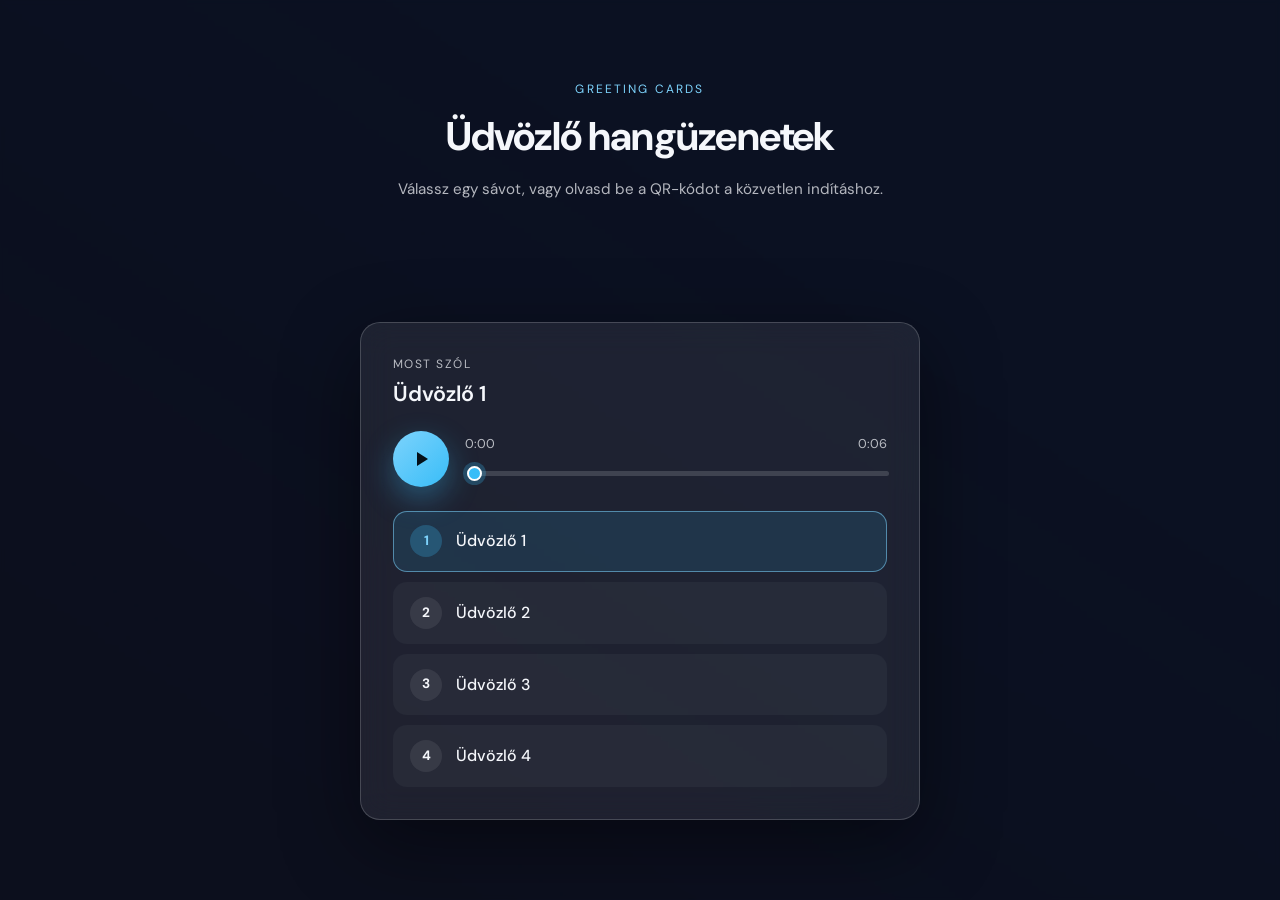
==== public/index.html @ 4af34479 "Add static greeting card audio player with GitHub Pages deploy - Build mobile-first custom audio pla" ====
<!DOCTYPE html>
<html lang="hu">
<head>
  <meta charset="UTF-8">
  <meta name="viewport" content="width=device-width, initial-scale=1.0">
  <meta name="description" content="Interaktív üdvözlőkártya hanglejátszó">
  <title>Üdvözlőkártya</title>
  <link rel="preconnect" href="https://fonts.googleapis.com">
  <link rel="preconnect" href="https://fonts.gstatic.com" crossorigin>
  <link href="https://fonts.googleapis.com/css2?family=DM+Sans:ital,opsz,wght@0,9..40,400;0,9..40,500;0,9..40,700;1,9..40,400&display=swap" rel="stylesheet">
  <link rel="stylesheet" href="css/styles.css">
</head>
<body>
  <div class="background" aria-hidden="true"></div>
  <div class="overlay" aria-hidden="true"></div>

  <main class="app">
    <header class="app__header">
      <p class="app__eyebrow">Greeting Cards</p>
      <h1 class="app__title">Üdvözlő hangüzenetek</h1>
      <p class="app__subtitle">Válassz egy sávot, vagy olvasd be a QR-kódot a közvetlen indításhoz.</p>
    </header>

    <section class="player" aria-label="Hanglejátszó">
      <div class="player__now-playing">
        <span class="player__label">Most szól</span>
        <h2 class="player__track-title" id="track-title">—</h2>
      </div>

      <div class="player__controls">
        <button class="player__btn player__btn--primary" id="play-pause-btn" type="button" aria-label="Lejátszás">
          <svg class="icon icon--play" viewBox="0 0 24 24" aria-hidden="true">
            <path d="M8 5v14l11-7z" fill="currentColor"/>
          </svg>
          <svg class="icon icon--pause hidden" viewBox="0 0 24 24" aria-hidden="true">
            <path d="M6 19h4V5H6v14zm8-14v14h4V5h-4z" fill="currentColor"/>
          </svg>
        </button>

        <div class="player__progress-wrap">
          <div class="player__time">
            <span id="current-time">0:00</span>
            <span id="duration">0:00</span>
          </div>
          <input
            class="player__progress"
            id="progress-bar"
            type="range"
            min="0"
            max="100"
            value="0"
            step="0.1"
            aria-label="Lejátszási pozíció"
          >
        </div>
      </div>

      <ul class="track-list" id="track-list" role="listbox" aria-label="Sávlista"></ul>
    </section>
  </main>

  <audio id="audio" preload="metadata"></audio>

  <script type="module" src="js/main.js"></script>
</body>
</html>
---- public/css/styles.css ----
:root {
  --bg-overlay: rgba(8, 12, 24, 0.72);
  --surface: rgba(255, 255, 255, 0.08);
  --surface-strong: rgba(255, 255, 255, 0.14);
  --border: rgba(255, 255, 255, 0.18);
  --text: #f5f7fb;
  --text-muted: rgba(245, 247, 251, 0.72);
  --accent: #7dd3fc;
  --accent-strong: #38bdf8;
  --shadow: 0 24px 80px rgba(0, 0, 0, 0.45);
  --radius: 20px;
  --font: "DM Sans", system-ui, -apple-system, sans-serif;
}

*,
*::before,
*::after {
  box-sizing: border-box;
}

html,
body {
  min-height: 100%;
}

body {
  margin: 0;
  font-family: var(--font);
  color: var(--text);
  background: #0b1020;
  line-height: 1.5;
}

.background {
  position: fixed;
  inset: 0;
  background: url("../assets/img/background.jpg") center / cover no-repeat;
  transform: scale(1.03);
}

.overlay {
  position: fixed;
  inset: 0;
  background: var(--bg-overlay);
  backdrop-filter: blur(2px);
}

.app {
  position: relative;
  z-index: 1;
  min-height: 100dvh;
  display: grid;
  place-items: center;
  padding: 1.25rem;
}

.app__header,
.player {
  width: min(100%, 560px);
}

.app__header {
  text-align: center;
  margin-bottom: 1.5rem;
}

.app__eyebrow {
  margin: 0 0 0.5rem;
  font-size: 0.75rem;
  letter-spacing: 0.18em;
  text-transform: uppercase;
  color: var(--accent);
}

.app__title {
  margin: 0;
  font-size: clamp(1.75rem, 5vw, 2.5rem);
  font-weight: 700;
  letter-spacing: -0.02em;
}

.app__subtitle {
  margin: 0.75rem 0 0;
  color: var(--text-muted);
  font-size: 0.95rem;
}

.player {
  padding: 1.5rem;
  border: 1px solid var(--border);
  border-radius: var(--radius);
  background: var(--surface);
  box-shadow: var(--shadow);
  backdrop-filter: blur(16px);
}

.player__now-playing {
  margin-bottom: 1.25rem;
}

.player__label {
  display: block;
  font-size: 0.75rem;
  letter-spacing: 0.12em;
  text-transform: uppercase;
  color: var(--text-muted);
}

.player__track-title {
  margin: 0.35rem 0 0;
  font-size: 1.35rem;
  font-weight: 600;
}

.player__controls {
  display: grid;
  grid-template-columns: auto 1fr;
  gap: 1rem;
  align-items: center;
}

.player__btn {
  appearance: none;
  border: 0;
  cursor: pointer;
  display: grid;
  place-items: center;
  transition: transform 0.15s ease, background 0.15s ease;
}

.player__btn:active {
  transform: scale(0.96);
}

.player__btn--primary {
  width: 3.5rem;
  height: 3.5rem;
  border-radius: 50%;
  background: linear-gradient(135deg, var(--accent), var(--accent-strong));
  color: #041018;
  box-shadow: 0 12px 30px rgba(56, 189, 248, 0.35);
}

.player__btn--primary:hover {
  filter: brightness(1.05);
}

.icon {
  width: 1.5rem;
  height: 1.5rem;
}

.hidden {
  display: none;
}

.player__progress-wrap {
  min-width: 0;
}

.player__time {
  display: flex;
  justify-content: space-between;
  font-size: 0.8rem;
  color: var(--text-muted);
  margin-bottom: 0.35rem;
}

.player__progress {
  width: 100%;
  height: 0.35rem;
  appearance: none;
  border-radius: 999px;
  background: rgba(255, 255, 255, 0.15);
  cursor: pointer;
}

.player__progress::-webkit-slider-thumb {
  appearance: none;
  width: 0.95rem;
  height: 0.95rem;
  border-radius: 50%;
  background: var(--accent-strong);
  border: 2px solid #fff;
  box-shadow: 0 0 0 4px rgba(56, 189, 248, 0.25);
}

.player__progress::-moz-range-thumb {
  width: 0.95rem;
  height: 0.95rem;
  border-radius: 50%;
  background: var(--accent-strong);
  border: 2px solid #fff;
}

.track-list {
  list-style: none;
  margin: 1.5rem 0 0;
  padding: 0;
  display: grid;
  gap: 0.65rem;
}

.track-list__item {
  width: 100%;
}

.track-list__button {
  width: 100%;
  display: flex;
  align-items: center;
  gap: 0.85rem;
  padding: 0.85rem 1rem;
  border: 1px solid transparent;
  border-radius: 14px;
  background: rgba(255, 255, 255, 0.04);
  color: inherit;
  font: inherit;
  text-align: left;
  cursor: pointer;
  transition: background 0.15s ease, border-color 0.15s ease, transform 0.15s ease;
}

.track-list__button:hover {
  background: rgba(255, 255, 255, 0.08);
}

.track-list__button.is-active {
  border-color: rgba(125, 211, 252, 0.55);
  background: rgba(56, 189, 248, 0.12);
}

.track-list__index {
  flex: 0 0 2rem;
  height: 2rem;
  display: grid;
  place-items: center;
  border-radius: 999px;
  background: rgba(255, 255, 255, 0.08);
  font-size: 0.85rem;
  font-weight: 700;
}

.track-list__button.is-active .track-list__index {
  background: rgba(56, 189, 248, 0.25);
  color: var(--accent);
}

.track-list__name {
  flex: 1;
  font-weight: 500;
}

@media (min-width: 640px) {
  .app {
    padding: 2rem;
  }

  .player {
    padding: 2rem;
  }
}
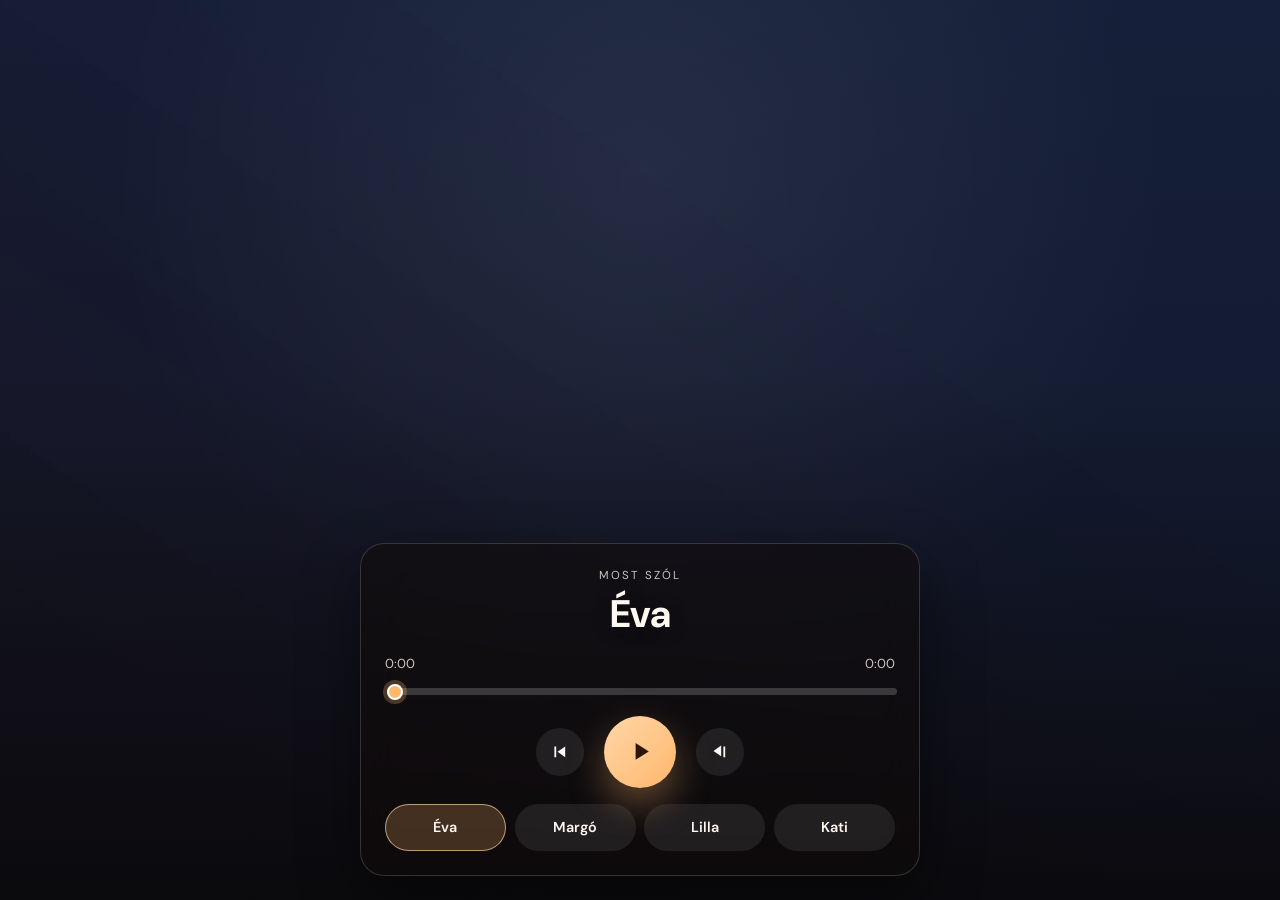
==== commit c6d0b839: "Redesign player as full-screen cover photo experience - Use cover image as full-viewport background " ====
--- a/public/index.html
+++ b/public/index.html
@@ -2,8 +2,9 @@
 <html lang="hu">
 <head>
   <meta charset="UTF-8">
-  <meta name="viewport" content="width=device-width, initial-scale=1.0">
+  <meta name="viewport" content="width=device-width, initial-scale=1.0, viewport-fit=cover">
   <meta name="description" content="Interaktív üdvözlőkártya hanglejátszó">
+  <meta name="theme-color" content="#1a120e">
   <title>Üdvözlőkártya</title>
   <link rel="preconnect" href="https://fonts.googleapis.com">
   <link rel="preconnect" href="https://fonts.gstatic.com" crossorigin>
@@ -11,24 +12,41 @@
   <link rel="stylesheet" href="css/styles.css">
 </head>
 <body>
-  <div class="background" aria-hidden="true"></div>
-  <div class="overlay" aria-hidden="true"></div>
+  <div class="player-screen" aria-label="Hanglejátszó">
+    <div class="player-screen__cover" aria-hidden="true"></div>
+    <div class="player-screen__shade" aria-hidden="true"></div>
 
-  <main class="app">
-    <header class="app__header">
-      <p class="app__eyebrow">Greeting Cards</p>
-      <h1 class="app__title">Üdvözlő hangüzenetek</h1>
-      <p class="app__subtitle">Válassz egy sávot, vagy olvasd be a QR-kódot a közvetlen indításhoz.</p>
-    </header>
-
-    <section class="player" aria-label="Hanglejátszó">
-      <div class="player__now-playing">
-        <span class="player__label">Most szól</span>
-        <h2 class="player__track-title" id="track-title">—</h2>
+    <div class="player-screen__controls">
+      <div class="player-screen__meta">
+        <p class="player-screen__label">Most szól</p>
+        <h1 class="player-screen__title" id="track-title">—</h1>
       </div>
 
-      <div class="player__controls">
-        <button class="player__btn player__btn--primary" id="play-pause-btn" type="button" aria-label="Lejátszás">
+      <div class="player-screen__progress">
+        <div class="player-screen__time">
+          <span id="current-time">0:00</span>
+          <span id="duration">0:00</span>
+        </div>
+        <input
+          class="player-screen__seek"
+          id="progress-bar"
+          type="range"
+          min="0"
+          max="100"
+          value="0"
+          step="0.1"
+          aria-label="Lejátszási pozíció"
+        >
+      </div>
+
+      <div class="player-screen__transport">
+        <button class="player-screen__btn" id="prev-btn" type="button" aria-label="Előző sáv">
+          <svg viewBox="0 0 24 24" aria-hidden="true">
+            <path d="M6 6h2v12H6V6zm3.5 6 8.5 6V6l-8.5 6z" fill="currentColor"/>
+          </svg>
+        </button>
+
+        <button class="player-screen__btn player-screen__btn--primary" id="play-pause-btn" type="button" aria-label="Lejátszás">
           <svg class="icon icon--play" viewBox="0 0 24 24" aria-hidden="true">
             <path d="M8 5v14l11-7z" fill="currentColor"/>
           </svg>
@@ -37,27 +55,16 @@
           </svg>
         </button>
 
-        <div class="player__progress-wrap">
-          <div class="player__time">
-            <span id="current-time">0:00</span>
-            <span id="duration">0:00</span>
-          </div>
-          <input
-            class="player__progress"
-            id="progress-bar"
-            type="range"
-            min="0"
-            max="100"
-            value="0"
-            step="0.1"
-            aria-label="Lejátszási pozíció"
-          >
-        </div>
+        <button class="player-screen__btn" id="next-btn" type="button" aria-label="Következő sáv">
+          <svg viewBox="0 0 24 24" aria-hidden="true">
+            <path d="M16 18h2V6h-2v12zm-11-7 8.5-6v12L5 11z" fill="currentColor"/>
+          </svg>
+        </button>
       </div>
 
       <ul class="track-list" id="track-list" role="listbox" aria-label="Sávlista"></ul>
-    </section>
-  </main>
+    </div>
+  </div>
 
   <audio id="audio" preload="metadata"></audio>
 
--- a/public/css/styles.css
+++ b/public/css/styles.css
@@ -1,15 +1,13 @@
 :root {
-  --bg-overlay: rgba(8, 12, 24, 0.72);
-  --surface: rgba(255, 255, 255, 0.08);
-  --surface-strong: rgba(255, 255, 255, 0.14);
-  --border: rgba(255, 255, 255, 0.18);
-  --text: #f5f7fb;
-  --text-muted: rgba(245, 247, 251, 0.72);
-  --accent: #7dd3fc;
-  --accent-strong: #38bdf8;
-  --shadow: 0 24px 80px rgba(0, 0, 0, 0.45);
-  --radius: 20px;
+  --text: #fff8f2;
+  --text-muted: rgba(255, 248, 242, 0.78);
+  --panel: rgba(18, 12, 10, 0.55);
+  --panel-border: rgba(255, 255, 255, 0.16);
+  --accent: #ffd6a8;
+  --accent-strong: #ffb86c;
+  --shadow: 0 24px 60px rgba(0, 0, 0, 0.45);
   --font: "DM Sans", system-ui, -apple-system, sans-serif;
+  --safe-bottom: env(safe-area-inset-bottom, 0px);
 }
 
 *,
@@ -20,243 +18,229 @@
 
 html,
 body {
-  min-height: 100%;
+  height: 100%;
+  overflow: hidden;
 }
 
 body {
   margin: 0;
   font-family: var(--font);
   color: var(--text);
-  background: #0b1020;
-  line-height: 1.5;
-}
-
-.background {
-  position: fixed;
+  background: #120c0a;
+}
+
+.player-screen {
+  position: relative;
+  width: 100%;
+  height: 100dvh;
+  overflow: hidden;
+}
+
+.player-screen__cover {
+  position: absolute;
   inset: 0;
-  background: url("../assets/img/background.jpg") center / cover no-repeat;
-  transform: scale(1.03);
-}
-
-.overlay {
-  position: fixed;
+  background: url("../assets/img/cover.jpg") center / cover no-repeat;
+  transform: scale(1.04);
+}
+
+.player-screen__shade {
+  position: absolute;
   inset: 0;
-  background: var(--bg-overlay);
-  backdrop-filter: blur(2px);
-}
-
-.app {
-  position: relative;
-  z-index: 1;
-  min-height: 100dvh;
-  display: grid;
-  place-items: center;
-  padding: 1.25rem;
-}
-
-.app__header,
-.player {
-  width: min(100%, 560px);
-}
-
-.app__header {
+  background:
+    linear-gradient(180deg, rgba(8, 6, 5, 0.08) 0%, rgba(8, 6, 5, 0.18) 42%, rgba(8, 6, 5, 0.82) 100%),
+    radial-gradient(circle at 50% 20%, rgba(255, 255, 255, 0.08), transparent 55%);
+}
+
+.player-screen__controls {
+  position: absolute;
+  inset: auto 0 0;
+  z-index: 2;
+  display: flex;
+  flex-direction: column;
+  gap: 1rem;
+  padding: 1.25rem 1.25rem calc(1.25rem + var(--safe-bottom));
+  border-top: 1px solid var(--panel-border);
+  background: var(--panel);
+  backdrop-filter: blur(18px);
+  box-shadow: var(--shadow);
+}
+
+.player-screen__meta {
   text-align: center;
-  margin-bottom: 1.5rem;
-}
-
-.app__eyebrow {
-  margin: 0 0 0.5rem;
-  font-size: 0.75rem;
+}
+
+.player-screen__label {
+  margin: 0;
+  font-size: 0.72rem;
   letter-spacing: 0.18em;
   text-transform: uppercase;
-  color: var(--accent);
-}
-
-.app__title {
-  margin: 0;
-  font-size: clamp(1.75rem, 5vw, 2.5rem);
+  color: var(--text-muted);
+}
+
+.player-screen__title {
+  margin: 0.35rem 0 0;
+  font-size: clamp(1.6rem, 6vw, 2.4rem);
   font-weight: 700;
   letter-spacing: -0.02em;
-}
-
-.app__subtitle {
-  margin: 0.75rem 0 0;
+  text-shadow: 0 2px 18px rgba(0, 0, 0, 0.35);
+}
+
+.player-screen__progress {
+  width: 100%;
+}
+
+.player-screen__time {
+  display: flex;
+  justify-content: space-between;
+  margin-bottom: 0.45rem;
+  font-size: 0.82rem;
   color: var(--text-muted);
-  font-size: 0.95rem;
-}
-
-.player {
-  padding: 1.5rem;
-  border: 1px solid var(--border);
-  border-radius: var(--radius);
-  background: var(--surface);
-  box-shadow: var(--shadow);
-  backdrop-filter: blur(16px);
-}
-
-.player__now-playing {
-  margin-bottom: 1.25rem;
-}
-
-.player__label {
-  display: block;
-  font-size: 0.75rem;
-  letter-spacing: 0.12em;
-  text-transform: uppercase;
-  color: var(--text-muted);
-}
-
-.player__track-title {
-  margin: 0.35rem 0 0;
-  font-size: 1.35rem;
-  font-weight: 600;
-}
-
-.player__controls {
-  display: grid;
-  grid-template-columns: auto 1fr;
-  gap: 1rem;
+}
+
+.player-screen__seek {
+  width: 100%;
+  height: 0.4rem;
+  appearance: none;
+  border-radius: 999px;
+  background: rgba(255, 255, 255, 0.18);
+  cursor: pointer;
+}
+
+.player-screen__seek::-webkit-slider-thumb {
+  appearance: none;
+  width: 1rem;
+  height: 1rem;
+  border-radius: 50%;
+  background: var(--accent-strong);
+  border: 2px solid #fff;
+  box-shadow: 0 0 0 4px rgba(255, 184, 108, 0.25);
+}
+
+.player-screen__seek::-moz-range-thumb {
+  width: 1rem;
+  height: 1rem;
+  border-radius: 50%;
+  background: var(--accent-strong);
+  border: 2px solid #fff;
+}
+
+.player-screen__transport {
+  display: flex;
   align-items: center;
-}
-
-.player__btn {
+  justify-content: center;
+  gap: 1.25rem;
+}
+
+.player-screen__btn {
   appearance: none;
   border: 0;
   cursor: pointer;
   display: grid;
   place-items: center;
+  color: var(--text);
+  background: rgba(255, 255, 255, 0.08);
   transition: transform 0.15s ease, background 0.15s ease;
 }
 
-.player__btn:active {
+.player-screen__btn:active {
   transform: scale(0.96);
 }
 
-.player__btn--primary {
-  width: 3.5rem;
-  height: 3.5rem;
+.player-screen__btn svg {
+  width: 1.35rem;
+  height: 1.35rem;
+}
+
+.player-screen__btn--primary {
+  width: 4.5rem;
+  height: 4.5rem;
   border-radius: 50%;
   background: linear-gradient(135deg, var(--accent), var(--accent-strong));
-  color: #041018;
-  box-shadow: 0 12px 30px rgba(56, 189, 248, 0.35);
-}
-
-.player__btn--primary:hover {
-  filter: brightness(1.05);
-}
-
-.icon {
-  width: 1.5rem;
-  height: 1.5rem;
+  color: #2b1608;
+  box-shadow: 0 16px 36px rgba(255, 184, 108, 0.35);
+}
+
+.player-screen__btn--primary svg {
+  width: 1.8rem;
+  height: 1.8rem;
+}
+
+.player-screen__btn:not(.player-screen__btn--primary) {
+  width: 3rem;
+  height: 3rem;
+  border-radius: 50%;
 }
 
 .hidden {
   display: none;
 }
 
-.player__progress-wrap {
-  min-width: 0;
-}
-
-.player__time {
-  display: flex;
-  justify-content: space-between;
-  font-size: 0.8rem;
-  color: var(--text-muted);
-  margin-bottom: 0.35rem;
-}
-
-.player__progress {
-  width: 100%;
-  height: 0.35rem;
-  appearance: none;
-  border-radius: 999px;
-  background: rgba(255, 255, 255, 0.15);
-  cursor: pointer;
-}
-
-.player__progress::-webkit-slider-thumb {
-  appearance: none;
-  width: 0.95rem;
-  height: 0.95rem;
-  border-radius: 50%;
-  background: var(--accent-strong);
-  border: 2px solid #fff;
-  box-shadow: 0 0 0 4px rgba(56, 189, 248, 0.25);
-}
-
-.player__progress::-moz-range-thumb {
-  width: 0.95rem;
-  height: 0.95rem;
-  border-radius: 50%;
-  background: var(--accent-strong);
-  border: 2px solid #fff;
-}
-
 .track-list {
   list-style: none;
-  margin: 1.5rem 0 0;
+  margin: 0;
   padding: 0;
   display: grid;
-  gap: 0.65rem;
+  grid-template-columns: repeat(4, minmax(0, 1fr));
+  gap: 0.55rem;
 }
 
 .track-list__item {
-  width: 100%;
+  min-width: 0;
 }
 
 .track-list__button {
   width: 100%;
-  display: flex;
-  align-items: center;
-  gap: 0.85rem;
-  padding: 0.85rem 1rem;
+  padding: 0.75rem 0.5rem;
   border: 1px solid transparent;
-  border-radius: 14px;
-  background: rgba(255, 255, 255, 0.04);
+  border-radius: 999px;
+  background: rgba(255, 255, 255, 0.08);
   color: inherit;
   font: inherit;
-  text-align: left;
+  font-size: 0.82rem;
+  font-weight: 600;
+  text-align: center;
+  white-space: nowrap;
+  overflow: hidden;
+  text-overflow: ellipsis;
   cursor: pointer;
   transition: background 0.15s ease, border-color 0.15s ease, transform 0.15s ease;
 }
 
 .track-list__button:hover {
-  background: rgba(255, 255, 255, 0.08);
+  background: rgba(255, 255, 255, 0.14);
 }
 
 .track-list__button.is-active {
-  border-color: rgba(125, 211, 252, 0.55);
-  background: rgba(56, 189, 248, 0.12);
-}
-
-.track-list__index {
-  flex: 0 0 2rem;
-  height: 2rem;
-  display: grid;
-  place-items: center;
-  border-radius: 999px;
-  background: rgba(255, 255, 255, 0.08);
-  font-size: 0.85rem;
-  font-weight: 700;
-}
-
-.track-list__button.is-active .track-list__index {
-  background: rgba(56, 189, 248, 0.25);
-  color: var(--accent);
-}
-
-.track-list__name {
-  flex: 1;
-  font-weight: 500;
+  border-color: rgba(255, 214, 168, 0.65);
+  background: rgba(255, 184, 108, 0.22);
+  color: #fff8f2;
 }
 
 @media (min-width: 640px) {
-  .app {
-    padding: 2rem;
-  }
-
-  .player {
-    padding: 2rem;
-  }
-}
+  .player-screen__controls {
+    left: 50%;
+    right: auto;
+    bottom: 1.5rem;
+    width: min(100%, 560px);
+    transform: translateX(-50%);
+    border: 1px solid var(--panel-border);
+    border-radius: 24px;
+    padding: 1.5rem 1.5rem calc(1.5rem + var(--safe-bottom));
+  }
+
+  .track-list__button {
+    font-size: 0.9rem;
+    padding: 0.85rem 0.75rem;
+  }
+}
+
+@media (max-height: 640px) {
+  .player-screen__title {
+    font-size: 1.35rem;
+  }
+
+  .player-screen__btn--primary {
+    width: 3.75rem;
+    height: 3.75rem;
+  }
+}
